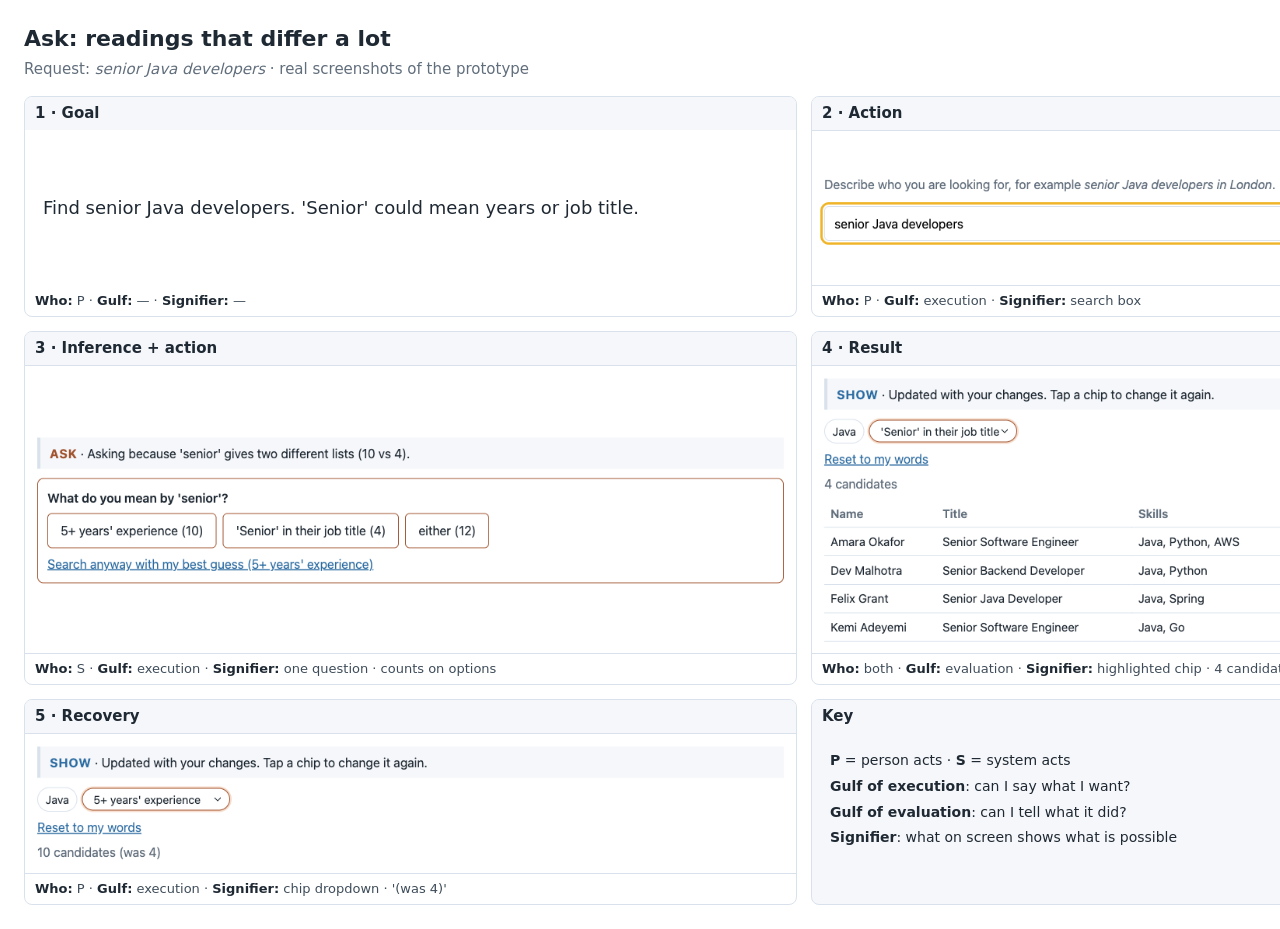
==== docs/storyboards/storyboard-ask.html @ c3337681 "docs: add act, show and ask storyboards Three five-frame storyboards in the W2 L06 format (goal, per" ====
<!doctype html><html lang="en"><head><meta charset="utf-8"><title>Ask: readings that differ a lot</title><style>
body { margin: 0; padding: 24px; font: 15px/1.4 system-ui, sans-serif; color: #1f2933; background: #fff; width: 1560px; display: inline-block; }
h1 { margin: 0 0 4px; font-size: 22px; } .req { margin: 0 0 16px; color: #616e7c; }
.grid { display: grid; grid-template-columns: repeat(2, 1fr); gap: 14px; }
.frame { border: 1px solid #d9e2ec; border-radius: 8px; overflow: hidden; display: flex; flex-direction: column; }
.head { padding: 6px 10px; background: #f5f7fa; font-weight: 600; } .head span { color: #616e7c; font-weight: 400; }
.shot { flex: 1; display: flex; align-items: center; justify-content: center; background: #fff; padding: 6px;
        border-top: 1px solid #d9e2ec; border-bottom: 1px solid #d9e2ec; min-height: 120px; }
img { display: block; max-width: 100%; max-height: 420px; }
.key { background: #f5f7fa; } .key .goal { font-size: 14px; align-items: flex-start; flex-direction: column; gap: 6px; }
.goal { flex: 1; display: flex; align-items: center; padding: 18px; font-size: 18px; min-height: 120px; }
.tags { padding: 6px 10px; font-size: 13px; color: #3e4c59; } .tags b { color: #1f2933; }
</style></head><body><h1>Ask: readings that differ a lot</h1><p class="req">Request: <em>senior Java developers</em> · real screenshots of the prototype</p>
<div class="grid"><div class="frame"><div class="head">1 · Goal</div><div class="goal">Find senior Java developers. &#x27;Senior&#x27; could mean years or job title.</div><div class="tags"><b>Who:</b> P · <b>Gulf:</b> — · <b>Signifier:</b> —</div></div><div class="frame"><div class="head">2 · Action</div><div class="shot"><img src="frames/ask-2-action.png" alt="Action"></div><div class="tags"><b>Who:</b> P · <b>Gulf:</b> execution · <b>Signifier:</b> search box</div></div><div class="frame"><div class="head">3 · Inference + action</div><div class="shot"><img src="frames/ask-3-system.png" alt="Inference + action"></div><div class="tags"><b>Who:</b> S · <b>Gulf:</b> execution · <b>Signifier:</b> one question · counts on options</div></div><div class="frame"><div class="head">4 · Result</div><div class="shot"><img src="frames/ask-4-result.png" alt="Result"></div><div class="tags"><b>Who:</b> both · <b>Gulf:</b> evaluation · <b>Signifier:</b> highlighted chip · 4 candidates</div></div><div class="frame"><div class="head">5 · Recovery</div><div class="shot"><img src="frames/ask-5-recovery.png" alt="Recovery"></div><div class="tags"><b>Who:</b> P · <b>Gulf:</b> execution · <b>Signifier:</b> chip dropdown · &#x27;(was 4)&#x27;</div></div><div class="frame key"><div class="head">Key</div><div class="goal">
<div><b>P</b> = person acts · <b>S</b> = system acts</div>
<div><b>Gulf of execution</b>: can I say what I want?</div>
<div><b>Gulf of evaluation</b>: can I tell what it did?</div>
<div><b>Signifier</b>: what on screen shows what is possible</div></div></div></div></body></html>
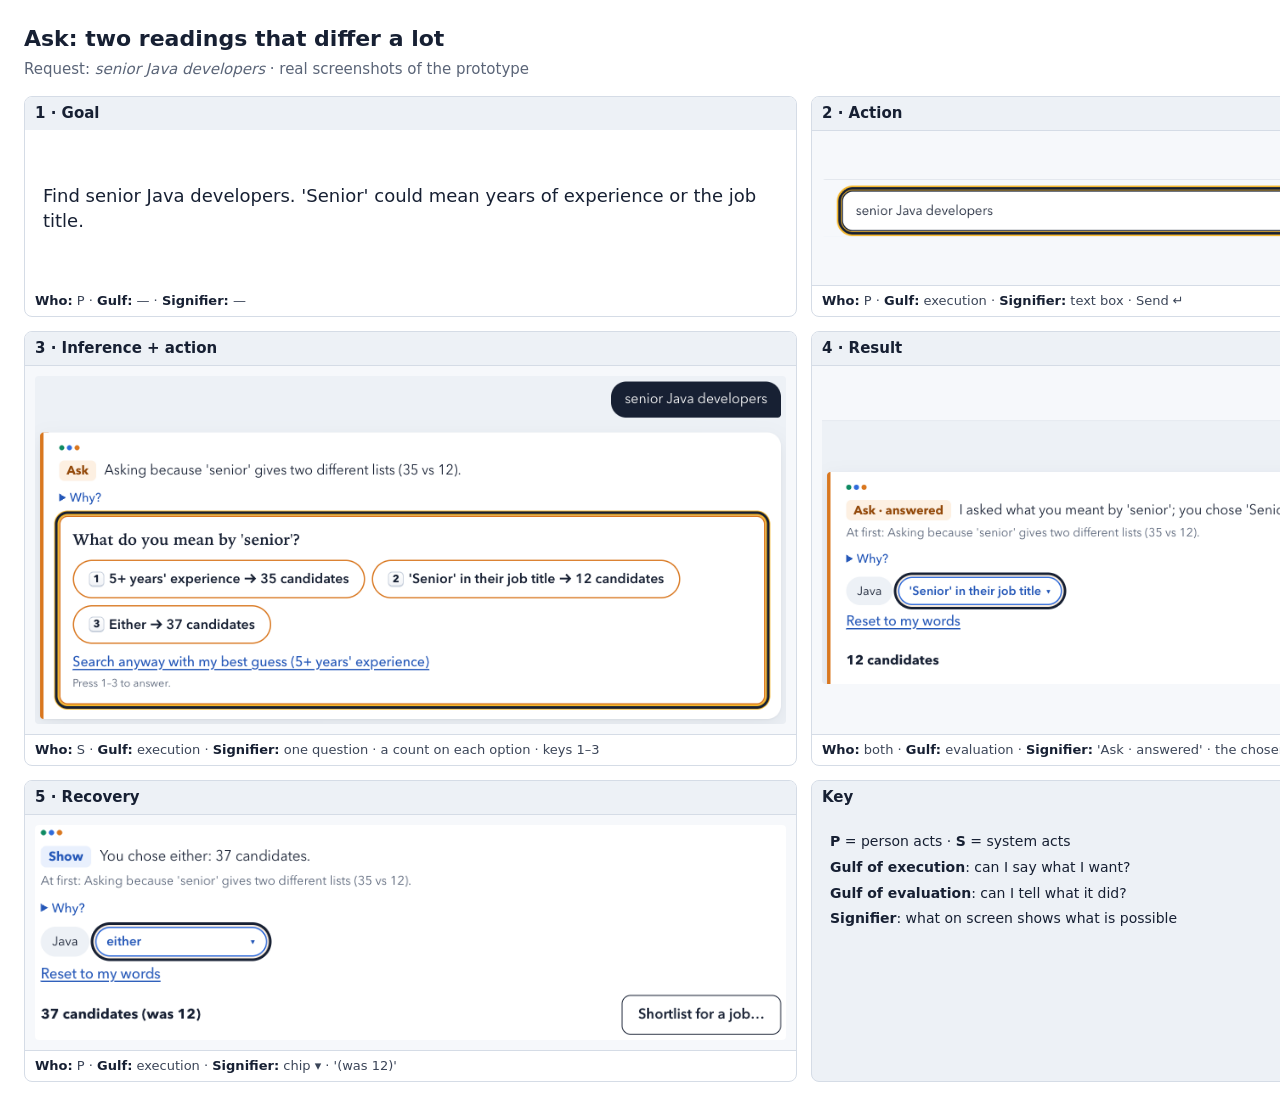
==== commit 0704c7e2: "docs: storyboards for show, ask and a confirmed change Five frames each (goal, action, inference, re" ====
--- a/docs/storyboards/storyboard-ask.html
+++ b/docs/storyboards/storyboard-ask.html
@@ -1,17 +1,19 @@
-<!doctype html><html lang="en"><head><meta charset="utf-8"><title>Ask: readings that differ a lot</title><style>
-body { margin: 0; padding: 24px; font: 15px/1.4 system-ui, sans-serif; color: #1f2933; background: #fff; width: 1560px; display: inline-block; }
-h1 { margin: 0 0 4px; font-size: 22px; } .req { margin: 0 0 16px; color: #616e7c; }
+<!doctype html><html lang="en"><head><meta charset="utf-8"><title>Ask: two readings that differ a lot</title><style>
+body { margin: 0; padding: 24px; font: 15px/1.4 system-ui, sans-serif; color: #172033; background: #fff;
+       width: 1560px; display: inline-block; }
+h1 { margin: 0 0 4px; font-size: 22px; } .req { margin: 0 0 16px; color: #5b6578; }
 .grid { display: grid; grid-template-columns: repeat(2, 1fr); gap: 14px; }
-.frame { border: 1px solid #d9e2ec; border-radius: 8px; overflow: hidden; display: flex; flex-direction: column; }
-.head { padding: 6px 10px; background: #f5f7fa; font-weight: 600; } .head span { color: #616e7c; font-weight: 400; }
-.shot { flex: 1; display: flex; align-items: center; justify-content: center; background: #fff; padding: 6px;
-        border-top: 1px solid #d9e2ec; border-bottom: 1px solid #d9e2ec; min-height: 120px; }
-img { display: block; max-width: 100%; max-height: 420px; }
-.key { background: #f5f7fa; } .key .goal { font-size: 14px; align-items: flex-start; flex-direction: column; gap: 6px; }
+.frame { border: 1px solid #d5dce6; border-radius: 8px; overflow: hidden; display: flex; flex-direction: column; }
+.head { padding: 6px 10px; background: #edf1f6; font-weight: 600; }
+.shot { flex: 1; display: flex; align-items: center; justify-content: center; background: #f6f8fb; padding: 10px;
+        border-top: 1px solid #d5dce6; border-bottom: 1px solid #d5dce6; min-height: 120px; }
+img { display: block; max-width: 100%; max-height: 430px; border-radius: 4px; }
+.key { background: #edf1f6; }
+.key .goal { font-size: 14px; align-items: flex-start; flex-direction: column; gap: 6px; }
 .goal { flex: 1; display: flex; align-items: center; padding: 18px; font-size: 18px; min-height: 120px; }
-.tags { padding: 6px 10px; font-size: 13px; color: #3e4c59; } .tags b { color: #1f2933; }
-</style></head><body><h1>Ask: readings that differ a lot</h1><p class="req">Request: <em>senior Java developers</em> · real screenshots of the prototype</p>
-<div class="grid"><div class="frame"><div class="head">1 · Goal</div><div class="goal">Find senior Java developers. &#x27;Senior&#x27; could mean years or job title.</div><div class="tags"><b>Who:</b> P · <b>Gulf:</b> — · <b>Signifier:</b> —</div></div><div class="frame"><div class="head">2 · Action</div><div class="shot"><img src="frames/ask-2-action.png" alt="Action"></div><div class="tags"><b>Who:</b> P · <b>Gulf:</b> execution · <b>Signifier:</b> search box</div></div><div class="frame"><div class="head">3 · Inference + action</div><div class="shot"><img src="frames/ask-3-system.png" alt="Inference + action"></div><div class="tags"><b>Who:</b> S · <b>Gulf:</b> execution · <b>Signifier:</b> one question · counts on options</div></div><div class="frame"><div class="head">4 · Result</div><div class="shot"><img src="frames/ask-4-result.png" alt="Result"></div><div class="tags"><b>Who:</b> both · <b>Gulf:</b> evaluation · <b>Signifier:</b> highlighted chip · 4 candidates</div></div><div class="frame"><div class="head">5 · Recovery</div><div class="shot"><img src="frames/ask-5-recovery.png" alt="Recovery"></div><div class="tags"><b>Who:</b> P · <b>Gulf:</b> execution · <b>Signifier:</b> chip dropdown · &#x27;(was 4)&#x27;</div></div><div class="frame key"><div class="head">Key</div><div class="goal">
+.tags { padding: 6px 10px; font-size: 13px; color: #3b4558; } .tags b { color: #172033; }
+</style></head><body><h1>Ask: two readings that differ a lot</h1><p class="req">Request: <em>senior Java developers</em> · real screenshots of the prototype</p>
+<div class="grid"><div class="frame"><div class="head">1 · Goal</div><div class="goal">Find senior Java developers. &#x27;Senior&#x27; could mean years of experience or the job title.</div><div class="tags"><b>Who:</b> P · <b>Gulf:</b> — · <b>Signifier:</b> —</div></div><div class="frame"><div class="head">2 · Action</div><div class="shot"><img src="frames/ask-2-action.png" alt="Action"></div><div class="tags"><b>Who:</b> P · <b>Gulf:</b> execution · <b>Signifier:</b> text box · Send ↵</div></div><div class="frame"><div class="head">3 · Inference + action</div><div class="shot"><img src="frames/ask-3-system.png" alt="Inference + action"></div><div class="tags"><b>Who:</b> S · <b>Gulf:</b> execution · <b>Signifier:</b> one question · a count on each option · keys 1–3</div></div><div class="frame"><div class="head">4 · Result</div><div class="shot"><img src="frames/ask-4-result.png" alt="Result"></div><div class="tags"><b>Who:</b> both · <b>Gulf:</b> evaluation · <b>Signifier:</b> &#x27;Ask · answered&#x27; · the chosen chip</div></div><div class="frame"><div class="head">5 · Recovery</div><div class="shot"><img src="frames/ask-5-recovery.png" alt="Recovery"></div><div class="tags"><b>Who:</b> P · <b>Gulf:</b> execution · <b>Signifier:</b> chip ▾ · &#x27;(was 12)&#x27;</div></div><div class="frame key"><div class="head">Key</div><div class="goal">
 <div><b>P</b> = person acts · <b>S</b> = system acts</div>
 <div><b>Gulf of execution</b>: can I say what I want?</div>
 <div><b>Gulf of evaluation</b>: can I tell what it did?</div>
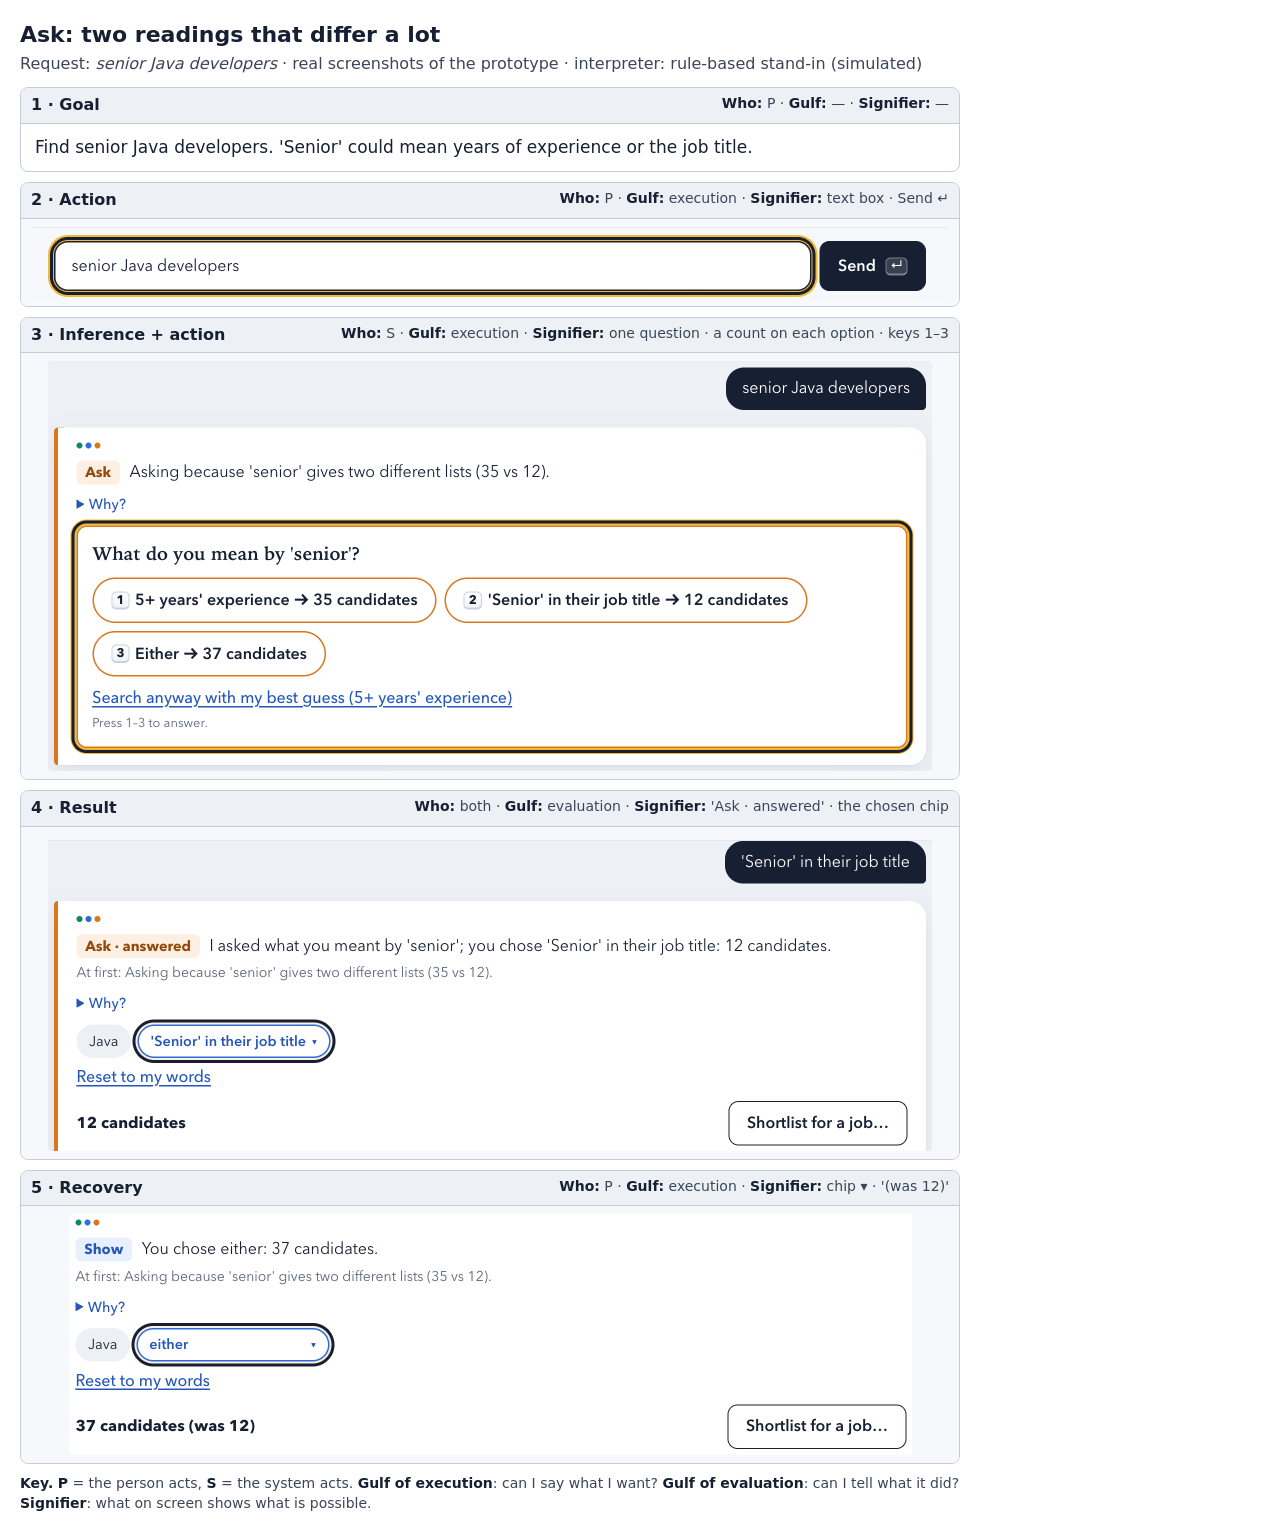
==== commit 2f3293e1: "docs(storyboards): one column of frames so the text reads on a portrait page Same screenshots, new l" ====
--- a/docs/storyboards/storyboard-ask.html
+++ b/docs/storyboards/storyboard-ask.html
@@ -1,20 +1,19 @@
 <!doctype html><html lang="en"><head><meta charset="utf-8"><title>Ask: two readings that differ a lot</title><style>
-body { margin: 0; padding: 24px; font: 15px/1.4 system-ui, sans-serif; color: #172033; background: #fff;
-       width: 1560px; display: inline-block; }
-h1 { margin: 0 0 4px; font-size: 22px; } .req { margin: 0 0 16px; color: #5b6578; }
-.grid { display: grid; grid-template-columns: repeat(2, 1fr); gap: 14px; }
-.frame { border: 1px solid #d5dce6; border-radius: 8px; overflow: hidden; display: flex; flex-direction: column; }
-.head { padding: 6px 10px; background: #edf1f6; font-weight: 600; }
-.shot { flex: 1; display: flex; align-items: center; justify-content: center; background: #f6f8fb; padding: 10px;
-        border-top: 1px solid #d5dce6; border-bottom: 1px solid #d5dce6; min-height: 120px; }
-img { display: block; max-width: 100%; max-height: 430px; border-radius: 4px; }
-.key { background: #edf1f6; }
-.key .goal { font-size: 14px; align-items: flex-start; flex-direction: column; gap: 6px; }
-.goal { flex: 1; display: flex; align-items: center; padding: 18px; font-size: 18px; min-height: 120px; }
-.tags { padding: 6px 10px; font-size: 13px; color: #3b4558; } .tags b { color: #172033; }
-</style></head><body><h1>Ask: two readings that differ a lot</h1><p class="req">Request: <em>senior Java developers</em> · real screenshots of the prototype</p>
-<div class="grid"><div class="frame"><div class="head">1 · Goal</div><div class="goal">Find senior Java developers. &#x27;Senior&#x27; could mean years of experience or the job title.</div><div class="tags"><b>Who:</b> P · <b>Gulf:</b> — · <b>Signifier:</b> —</div></div><div class="frame"><div class="head">2 · Action</div><div class="shot"><img src="frames/ask-2-action.png" alt="Action"></div><div class="tags"><b>Who:</b> P · <b>Gulf:</b> execution · <b>Signifier:</b> text box · Send ↵</div></div><div class="frame"><div class="head">3 · Inference + action</div><div class="shot"><img src="frames/ask-3-system.png" alt="Inference + action"></div><div class="tags"><b>Who:</b> S · <b>Gulf:</b> execution · <b>Signifier:</b> one question · a count on each option · keys 1–3</div></div><div class="frame"><div class="head">4 · Result</div><div class="shot"><img src="frames/ask-4-result.png" alt="Result"></div><div class="tags"><b>Who:</b> both · <b>Gulf:</b> evaluation · <b>Signifier:</b> &#x27;Ask · answered&#x27; · the chosen chip</div></div><div class="frame"><div class="head">5 · Recovery</div><div class="shot"><img src="frames/ask-5-recovery.png" alt="Recovery"></div><div class="tags"><b>Who:</b> P · <b>Gulf:</b> execution · <b>Signifier:</b> chip ▾ · &#x27;(was 12)&#x27;</div></div><div class="frame key"><div class="head">Key</div><div class="goal">
-<div><b>P</b> = person acts · <b>S</b> = system acts</div>
-<div><b>Gulf of execution</b>: can I say what I want?</div>
-<div><b>Gulf of evaluation</b>: can I tell what it did?</div>
-<div><b>Signifier</b>: what on screen shows what is possible</div></div></div></div></body></html>+body { margin: 0; padding: 20px; font: 16px/1.4 system-ui, sans-serif; color: #172033; background: #fff;
+       width: 940px; display: inline-block; }
+h1 { margin: 0 0 2px; font-size: 22px; } .req { margin: 0 0 12px; color: #3b4558; }
+.grid { display: grid; grid-template-columns: 1fr; gap: 10px; }
+.frame { border: 1px solid #c4ccd8; border-radius: 8px; overflow: hidden; }
+.head { display: flex; justify-content: space-between; gap: 16px; padding: 6px 10px; background: #edf1f6; }
+.head b { white-space: nowrap; } .tags { font-size: 14px; color: #3b4558; text-align: right; }
+.tags b { color: #172033; }
+.shot { display: flex; justify-content: center; background: #f6f8fb; padding: 8px; border-top: 1px solid #c4ccd8; }
+img { display: block; max-width: 100%; border-radius: 4px; }
+.goal { padding: 12px 14px; font-size: 17px; border-top: 1px solid #c4ccd8; }
+.key { margin: 10px 0 0; font-size: 14px; color: #3b4558; } .key b { color: #172033; }
+</style></head><body><h1>Ask: two readings that differ a lot</h1>
+<p class="req">Request: <em>senior Java developers</em> · real screenshots of the prototype · interpreter: rule-based stand-in (simulated)</p>
+<div class="grid"><div class="frame"><div class="head"><b>1 · Goal</b><span class="tags"><b>Who:</b> P · <b>Gulf:</b> — · <b>Signifier:</b> —</span></div><div class="goal">Find senior Java developers. &#x27;Senior&#x27; could mean years of experience or the job title.</div></div><div class="frame"><div class="head"><b>2 · Action</b><span class="tags"><b>Who:</b> P · <b>Gulf:</b> execution · <b>Signifier:</b> text box · Send ↵</span></div><div class="shot"><img src="frames/ask-2-action.png" alt="Action"></div></div><div class="frame"><div class="head"><b>3 · Inference + action</b><span class="tags"><b>Who:</b> S · <b>Gulf:</b> execution · <b>Signifier:</b> one question · a count on each option · keys 1–3</span></div><div class="shot"><img src="frames/ask-3-system.png" alt="Inference + action"></div></div><div class="frame"><div class="head"><b>4 · Result</b><span class="tags"><b>Who:</b> both · <b>Gulf:</b> evaluation · <b>Signifier:</b> &#x27;Ask · answered&#x27; · the chosen chip</span></div><div class="shot"><img src="frames/ask-4-result.png" alt="Result"></div></div><div class="frame"><div class="head"><b>5 · Recovery</b><span class="tags"><b>Who:</b> P · <b>Gulf:</b> execution · <b>Signifier:</b> chip ▾ · &#x27;(was 12)&#x27;</span></div><div class="shot"><img src="frames/ask-5-recovery.png" alt="Recovery"></div></div></div>
+<p class="key"><b>Key.</b> <b>P</b> = the person acts, <b>S</b> = the system acts. <b>Gulf of execution</b>: can I say
+what I want? <b>Gulf of evaluation</b>: can I tell what it did? <b>Signifier</b>: what on screen shows what is
+possible.</p></body></html>
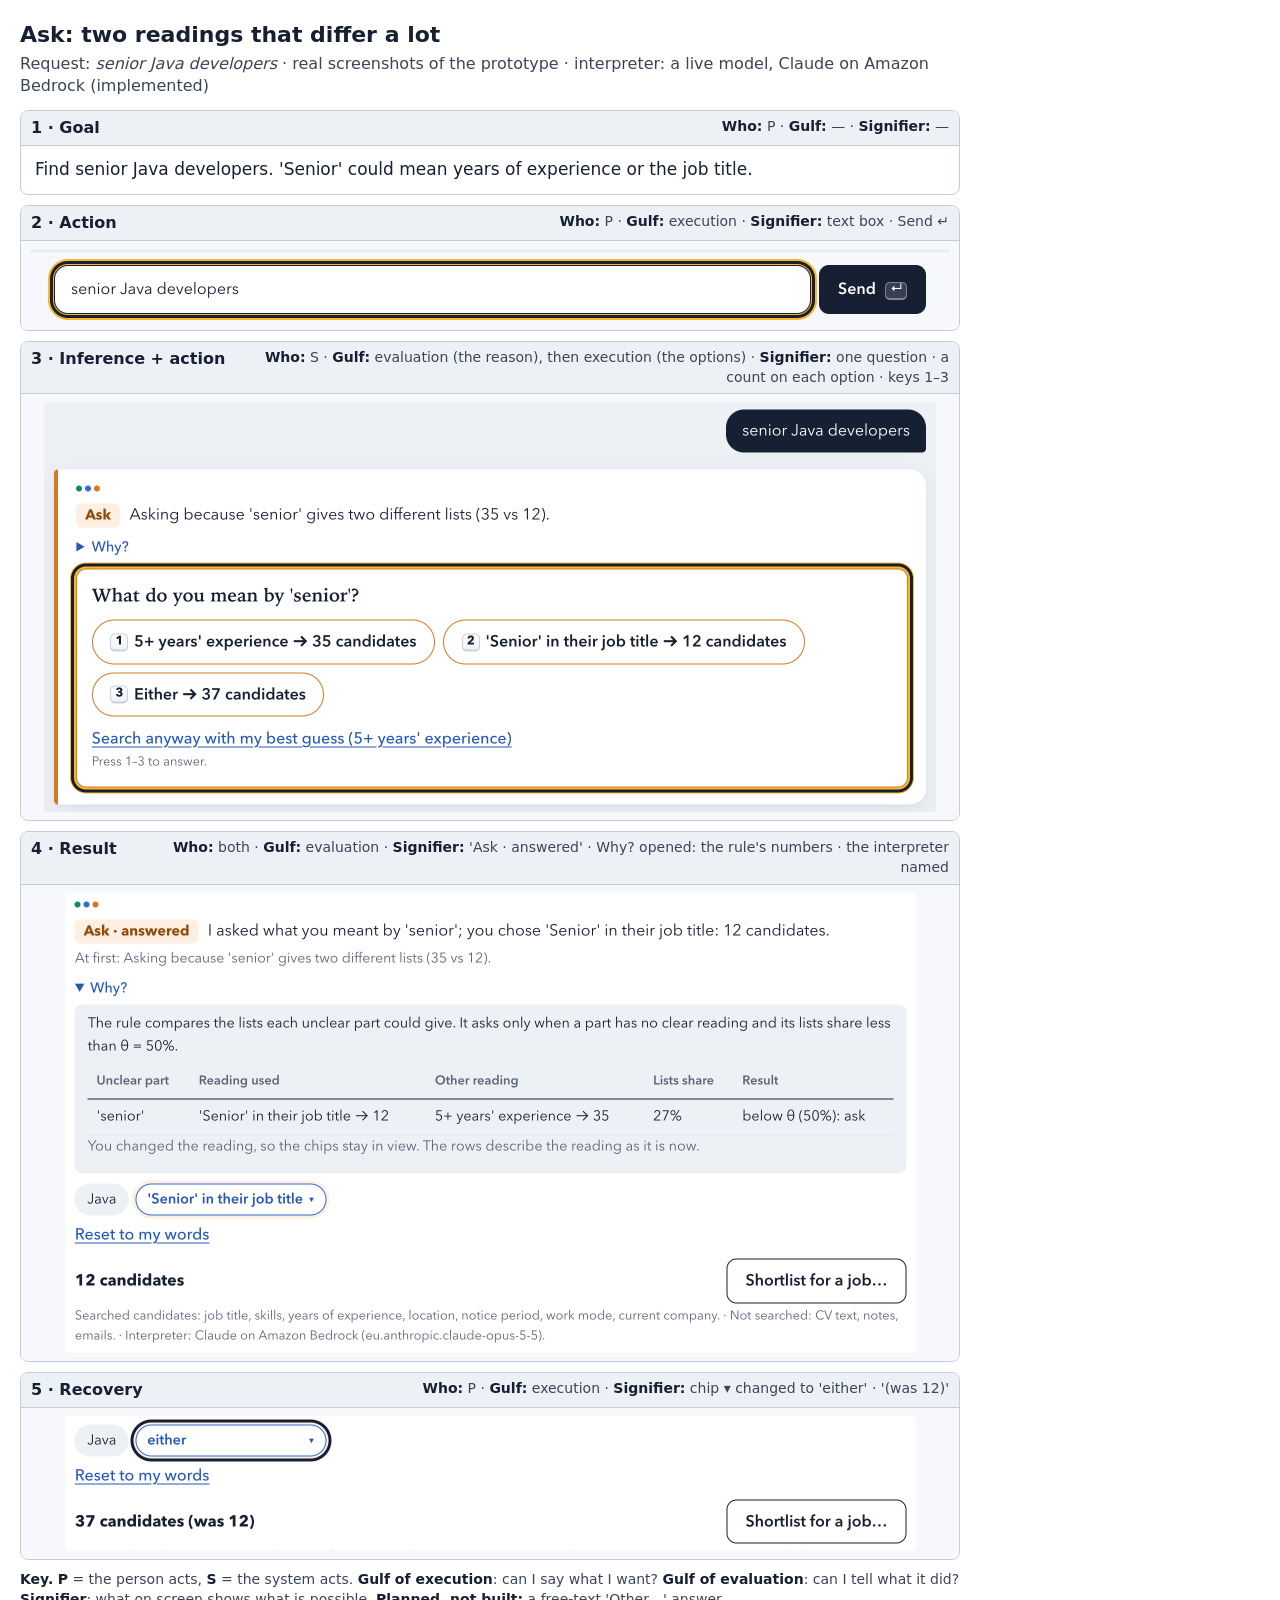
==== commit 3508231c: "docs: storyboards with an act reply and a live model, a clearer diagram, a shorter README A review o" ====
--- a/docs/storyboards/storyboard-ask.html
+++ b/docs/storyboards/storyboard-ask.html
@@ -8,12 +8,13 @@
 .head b { white-space: nowrap; } .tags { font-size: 14px; color: #3b4558; text-align: right; }
 .tags b { color: #172033; }
 .shot { display: flex; justify-content: center; background: #f6f8fb; padding: 8px; border-top: 1px solid #c4ccd8; }
-img { display: block; max-width: 100%; border-radius: 4px; }
+img { display: block; max-width: 100%; height: auto; border-radius: 4px; }
 .goal { padding: 12px 14px; font-size: 17px; border-top: 1px solid #c4ccd8; }
 .key { margin: 10px 0 0; font-size: 14px; color: #3b4558; } .key b { color: #172033; }
 </style></head><body><h1>Ask: two readings that differ a lot</h1>
-<p class="req">Request: <em>senior Java developers</em> · real screenshots of the prototype · interpreter: rule-based stand-in (simulated)</p>
-<div class="grid"><div class="frame"><div class="head"><b>1 · Goal</b><span class="tags"><b>Who:</b> P · <b>Gulf:</b> — · <b>Signifier:</b> —</span></div><div class="goal">Find senior Java developers. &#x27;Senior&#x27; could mean years of experience or the job title.</div></div><div class="frame"><div class="head"><b>2 · Action</b><span class="tags"><b>Who:</b> P · <b>Gulf:</b> execution · <b>Signifier:</b> text box · Send ↵</span></div><div class="shot"><img src="frames/ask-2-action.png" alt="Action"></div></div><div class="frame"><div class="head"><b>3 · Inference + action</b><span class="tags"><b>Who:</b> S · <b>Gulf:</b> execution · <b>Signifier:</b> one question · a count on each option · keys 1–3</span></div><div class="shot"><img src="frames/ask-3-system.png" alt="Inference + action"></div></div><div class="frame"><div class="head"><b>4 · Result</b><span class="tags"><b>Who:</b> both · <b>Gulf:</b> evaluation · <b>Signifier:</b> &#x27;Ask · answered&#x27; · the chosen chip</span></div><div class="shot"><img src="frames/ask-4-result.png" alt="Result"></div></div><div class="frame"><div class="head"><b>5 · Recovery</b><span class="tags"><b>Who:</b> P · <b>Gulf:</b> execution · <b>Signifier:</b> chip ▾ · &#x27;(was 12)&#x27;</span></div><div class="shot"><img src="frames/ask-5-recovery.png" alt="Recovery"></div></div></div>
+<p class="req">Request: <em>senior Java developers</em> · real screenshots of the prototype ·
+interpreter: a live model, Claude on Amazon Bedrock (implemented)</p>
+<div class="grid"><div class="frame"><div class="head"><b>1 · Goal</b><span class="tags"><b>Who:</b> P · <b>Gulf:</b> — · <b>Signifier:</b> —</span></div><div class="goal">Find senior Java developers. &#x27;Senior&#x27; could mean years of experience or the job title.</div></div><div class="frame"><div class="head"><b>2 · Action</b><span class="tags"><b>Who:</b> P · <b>Gulf:</b> execution · <b>Signifier:</b> text box · Send ↵</span></div><div class="shot"><img src="frames/ask-2-action.png" width="920" alt="Action"></div></div><div class="frame"><div class="head"><b>3 · Inference + action</b><span class="tags"><b>Who:</b> S · <b>Gulf:</b> evaluation (the reason), then execution (the options) · <b>Signifier:</b> one question · a count on each option · keys 1–3</span></div><div class="shot"><img src="frames/ask-3-system.png" width="892" alt="Inference + action"></div></div><div class="frame"><div class="head"><b>4 · Result</b><span class="tags"><b>Who:</b> both · <b>Gulf:</b> evaluation · <b>Signifier:</b> &#x27;Ask · answered&#x27; · Why? opened: the rule&#x27;s numbers · the interpreter named</span></div><div class="shot"><img src="frames/ask-4-result.png" width="851" alt="Result"></div></div><div class="frame"><div class="head"><b>5 · Recovery</b><span class="tags"><b>Who:</b> P · <b>Gulf:</b> execution · <b>Signifier:</b> chip ▾ changed to &#x27;either&#x27; · &#x27;(was 12)&#x27;</span></div><div class="shot"><img src="frames/ask-5-recovery.png" width="851" alt="Recovery"></div></div></div>
 <p class="key"><b>Key.</b> <b>P</b> = the person acts, <b>S</b> = the system acts. <b>Gulf of execution</b>: can I say
 what I want? <b>Gulf of evaluation</b>: can I tell what it did? <b>Signifier</b>: what on screen shows what is
-possible.</p></body></html>+possible. <b>Planned, not built:</b> a free-text 'Other…' answer.</p></body></html>
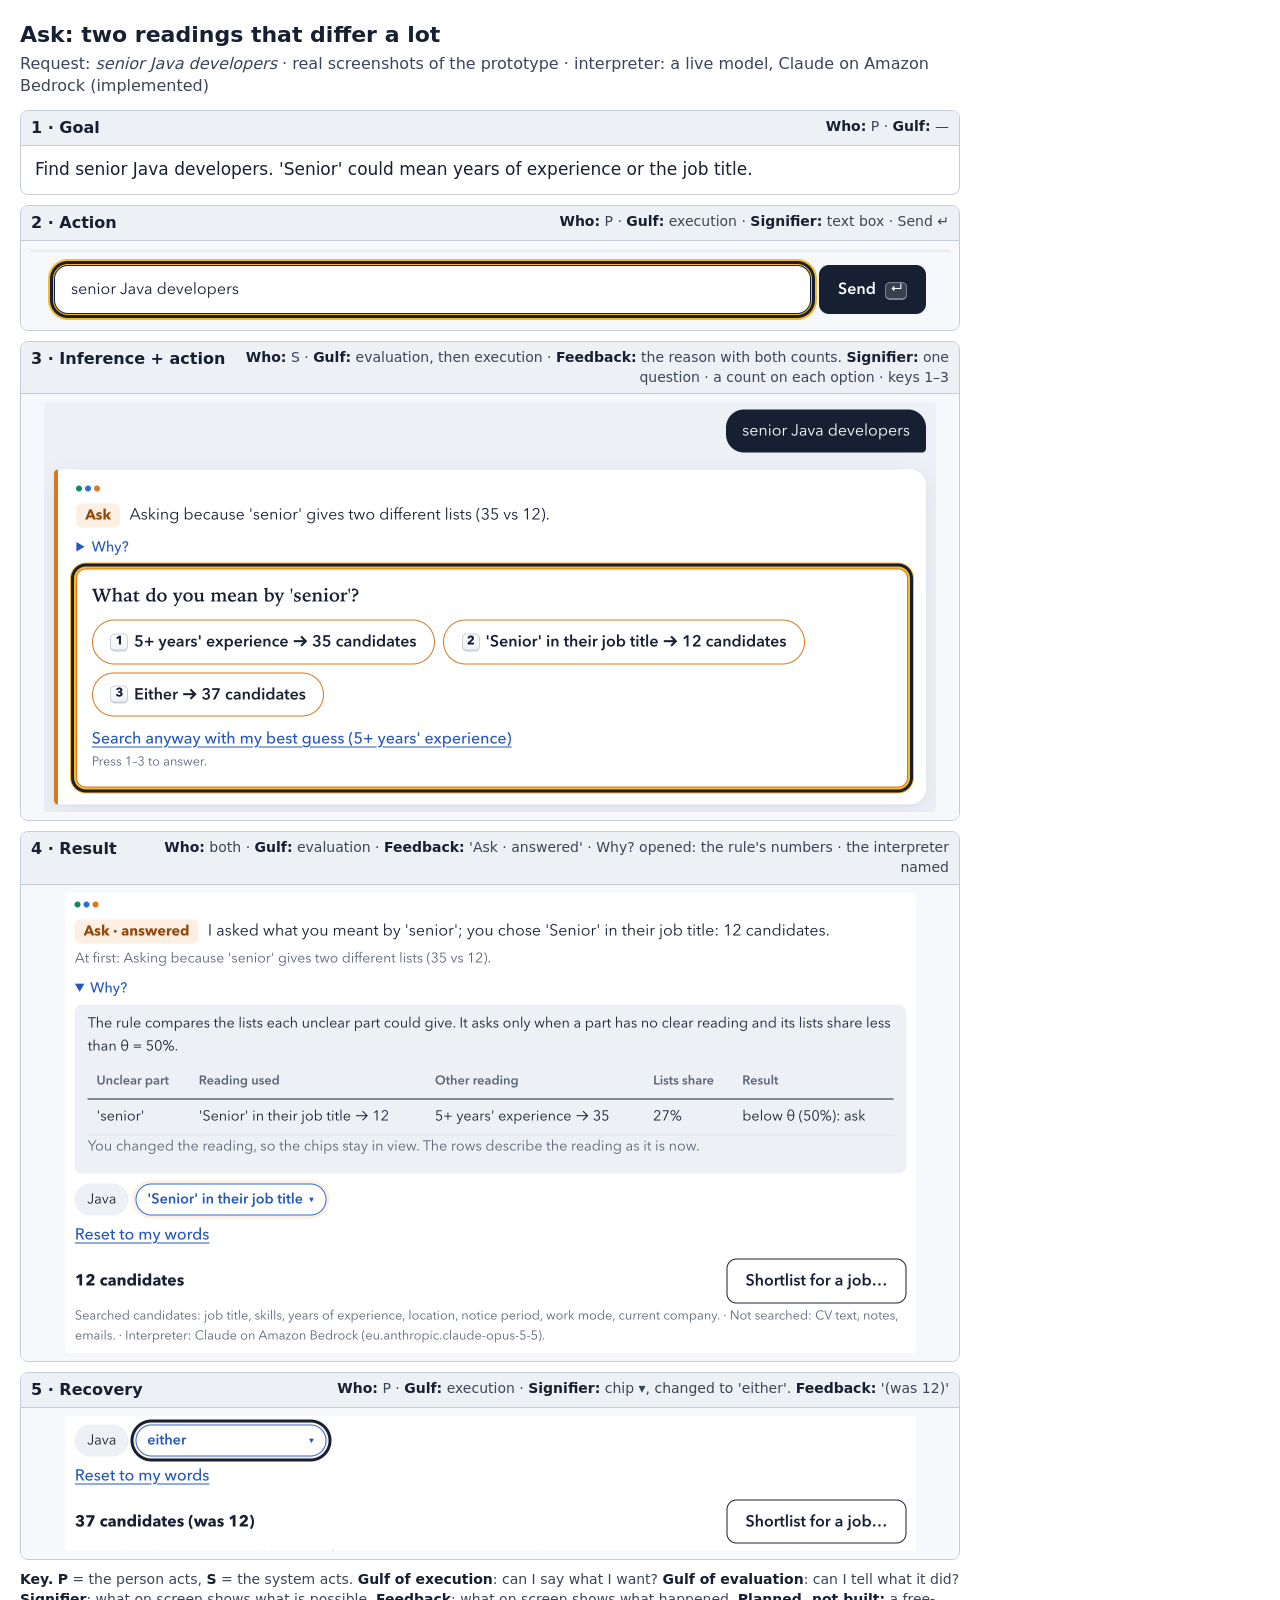
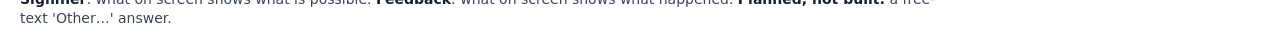
==== commit 554088cc: "docs: storyboard labels separate signifier from feedback; who ran each check Frames whose gulf is ev" ====
--- a/docs/storyboards/storyboard-ask.html
+++ b/docs/storyboards/storyboard-ask.html
@@ -14,7 +14,7 @@
 </style></head><body><h1>Ask: two readings that differ a lot</h1>
 <p class="req">Request: <em>senior Java developers</em> · real screenshots of the prototype ·
 interpreter: a live model, Claude on Amazon Bedrock (implemented)</p>
-<div class="grid"><div class="frame"><div class="head"><b>1 · Goal</b><span class="tags"><b>Who:</b> P · <b>Gulf:</b> — · <b>Signifier:</b> —</span></div><div class="goal">Find senior Java developers. &#x27;Senior&#x27; could mean years of experience or the job title.</div></div><div class="frame"><div class="head"><b>2 · Action</b><span class="tags"><b>Who:</b> P · <b>Gulf:</b> execution · <b>Signifier:</b> text box · Send ↵</span></div><div class="shot"><img src="frames/ask-2-action.png" width="920" alt="Action"></div></div><div class="frame"><div class="head"><b>3 · Inference + action</b><span class="tags"><b>Who:</b> S · <b>Gulf:</b> evaluation (the reason), then execution (the options) · <b>Signifier:</b> one question · a count on each option · keys 1–3</span></div><div class="shot"><img src="frames/ask-3-system.png" width="892" alt="Inference + action"></div></div><div class="frame"><div class="head"><b>4 · Result</b><span class="tags"><b>Who:</b> both · <b>Gulf:</b> evaluation · <b>Signifier:</b> &#x27;Ask · answered&#x27; · Why? opened: the rule&#x27;s numbers · the interpreter named</span></div><div class="shot"><img src="frames/ask-4-result.png" width="851" alt="Result"></div></div><div class="frame"><div class="head"><b>5 · Recovery</b><span class="tags"><b>Who:</b> P · <b>Gulf:</b> execution · <b>Signifier:</b> chip ▾ changed to &#x27;either&#x27; · &#x27;(was 12)&#x27;</span></div><div class="shot"><img src="frames/ask-5-recovery.png" width="851" alt="Recovery"></div></div></div>
+<div class="grid"><div class="frame"><div class="head"><b>1 · Goal</b><span class="tags"><b>Who:</b> P · <b>Gulf:</b> —</span></div><div class="goal">Find senior Java developers. &#x27;Senior&#x27; could mean years of experience or the job title.</div></div><div class="frame"><div class="head"><b>2 · Action</b><span class="tags"><b>Who:</b> P · <b>Gulf:</b> execution · <b>Signifier:</b> text box · Send ↵</span></div><div class="shot"><img src="frames/ask-2-action.png" width="920" alt="Action"></div></div><div class="frame"><div class="head"><b>3 · Inference + action</b><span class="tags"><b>Who:</b> S · <b>Gulf:</b> evaluation, then execution · <b>Feedback:</b> the reason with both counts. <b>Signifier:</b> one question · a count on each option · keys 1–3</span></div><div class="shot"><img src="frames/ask-3-system.png" width="892" alt="Inference + action"></div></div><div class="frame"><div class="head"><b>4 · Result</b><span class="tags"><b>Who:</b> both · <b>Gulf:</b> evaluation · <b>Feedback:</b> &#x27;Ask · answered&#x27; · Why? opened: the rule&#x27;s numbers · the interpreter named</span></div><div class="shot"><img src="frames/ask-4-result.png" width="851" alt="Result"></div></div><div class="frame"><div class="head"><b>5 · Recovery</b><span class="tags"><b>Who:</b> P · <b>Gulf:</b> execution · <b>Signifier:</b> chip ▾, changed to &#x27;either&#x27;. <b>Feedback:</b> &#x27;(was 12)&#x27;</span></div><div class="shot"><img src="frames/ask-5-recovery.png" width="851" alt="Recovery"></div></div></div>
 <p class="key"><b>Key.</b> <b>P</b> = the person acts, <b>S</b> = the system acts. <b>Gulf of execution</b>: can I say
 what I want? <b>Gulf of evaluation</b>: can I tell what it did? <b>Signifier</b>: what on screen shows what is
-possible. <b>Planned, not built:</b> a free-text 'Other…' answer.</p></body></html>+possible. <b>Feedback</b>: what on screen shows what happened. <b>Planned, not built:</b> a free-text 'Other…' answer.</p></body></html>
